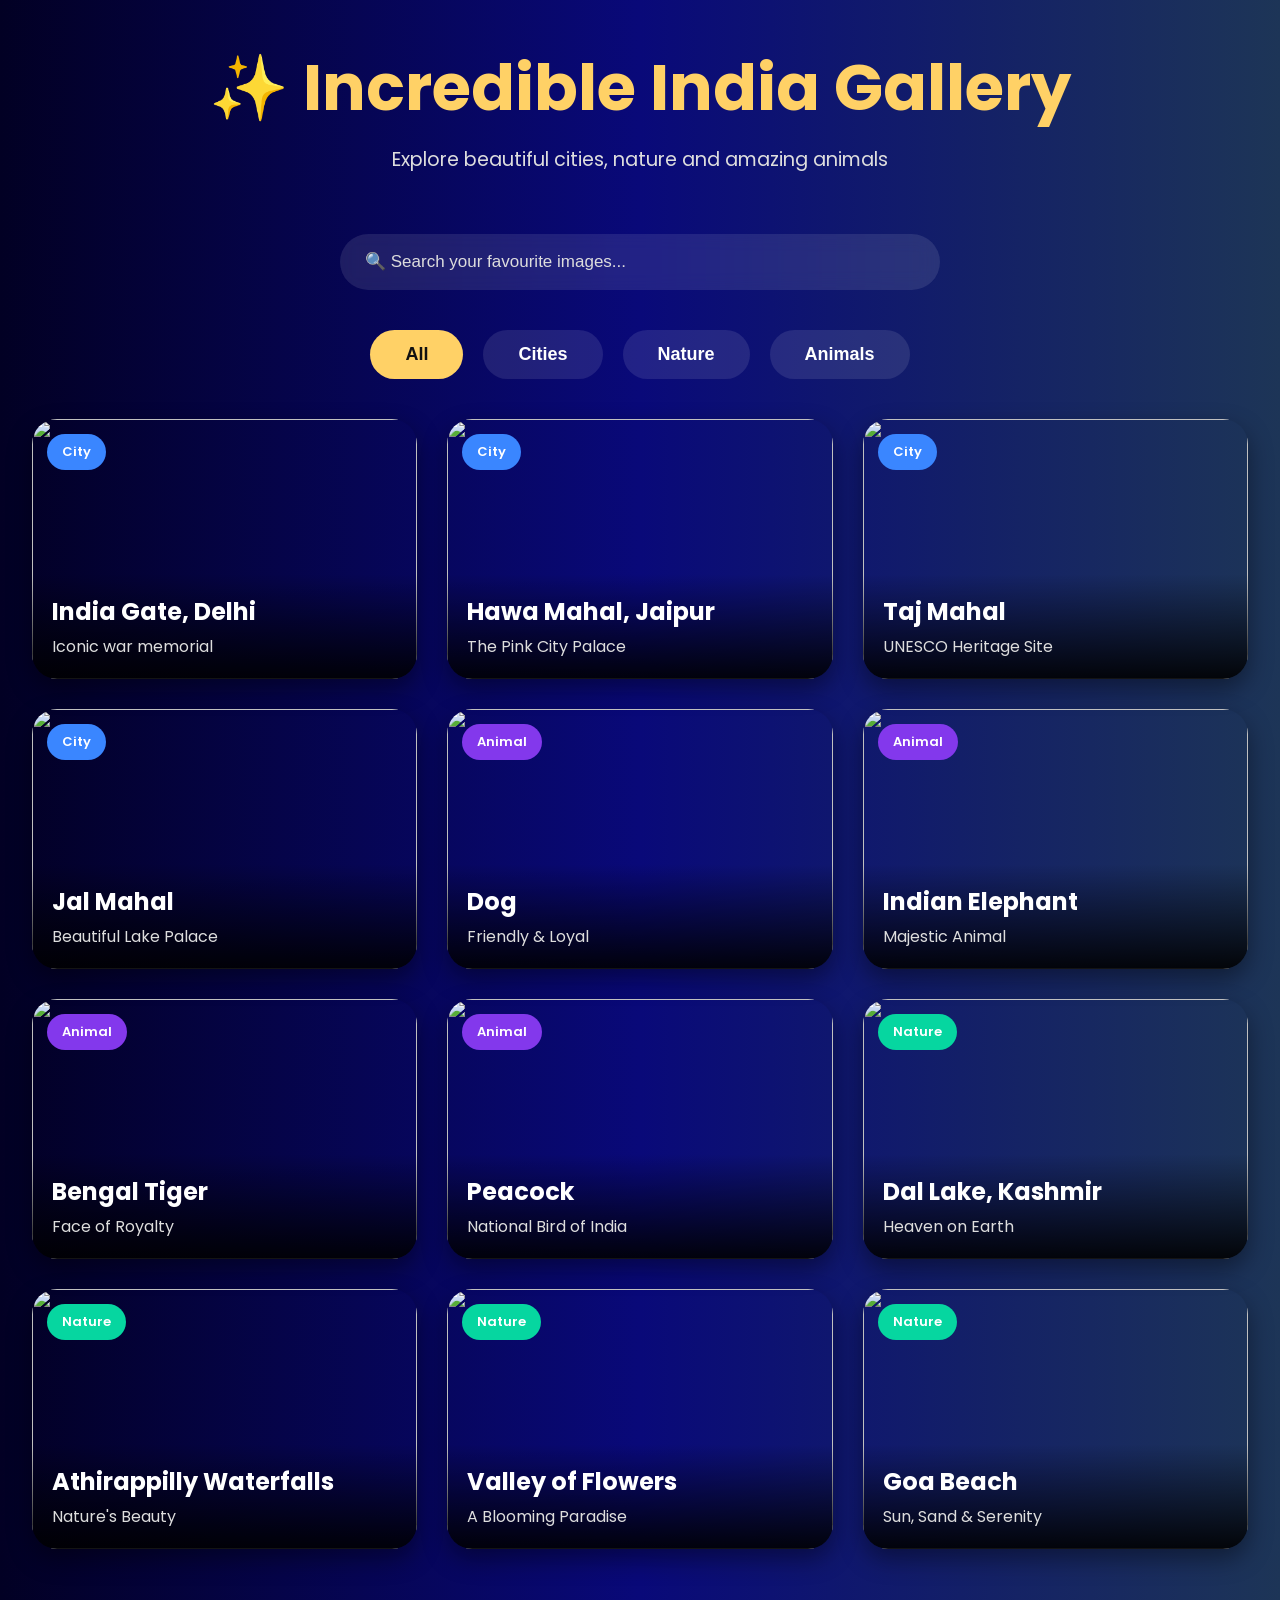
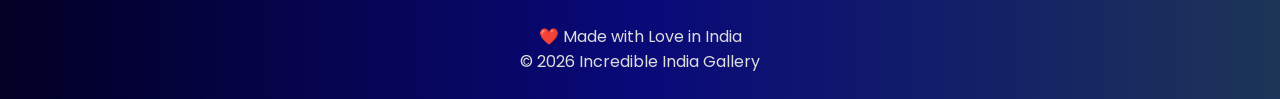
==== Task2/index.html @ 96498409 "first commit" ====
<!DOCTYPE html>
<html lang="en">
<head>
  <meta charset="UTF-8">
  <meta name="viewport" content="width=device-width, initial-scale=1.0">

  <title>Incredible India Gallery</title>

  <link rel="stylesheet" href="style.css">

  <!-- Google Font -->

  <link rel="preconnect" href="https://fonts.googleapis.com">

  <link href="https://fonts.googleapis.com/css2?family=Poppins:wght@300;400;500;600;700&display=swap" rel="stylesheet">
</head>

<body>

  <!-- HEADER -->

  <header>

    <h1>✨ Incredible India Gallery</h1>

    <p>
      Explore beautiful cities, nature and amazing animals
    </p>

  </header>


  <!-- SEARCH -->

  <div class="search-box">

    <input 
      type="text" 
      id="search"
      placeholder="🔍 Search your favourite images..."
    >

  </div>


  <!-- FILTER BUTTONS -->

  <div class="buttons">

    <button class="active" data-name="all">All</button>

    <button data-name="city">Cities</button>

    <button data-name="nature">Nature</button>

    <button data-name="animal">Animals</button>

  </div>


  <!-- GALLERY -->

  <section class="gallery">


    <!-- CITY -->

    <div class="card city">

      <span class="tag city-tag">City</span>

      <img src="images/IndiaGate.jpg">

      <div class="content">

        <h2>India Gate, Delhi</h2>

        <p>Iconic war memorial</p>

      </div>

    </div>


    <!-- CITY -->

    <div class="card city">

      <span class="tag city-tag">City</span>

      <img src="images/HawaMahal.jpg">

      <div class="content">

        <h2>Hawa Mahal, Jaipur</h2>

        <p>The Pink City Palace</p>

      </div>

    </div>


    <!-- CITY -->

    <div class="card city">

      <span class="tag city-tag">City</span>

      <img src="images/TajMahal.jpg">

      <div class="content">

        <h2>Taj Mahal</h2>

        <p>UNESCO Heritage Site</p>

      </div>

    </div>


    <!-- CITY -->

    <div class="card city">

      <span class="tag city-tag">City</span>

      <img src="images/jal-mahal-jaipur.jpg">

      <div class="content">

        <h2>Jal Mahal</h2>

        <p>Beautiful Lake Palace</p>

      </div>

    </div>


    <!-- ANIMAL -->

    <div class="card animal">

      <span class="tag animal-tag">Animal</span>

      <img src="images/dog.jpg">

      <div class="content">

        <h2>Dog</h2>

        <p>Friendly & Loyal</p>

      </div>

    </div>


    <!-- ANIMAL -->

    <div class="card animal">

      <span class="tag animal-tag">Animal</span>

      <img src="images/Elephant.jpg">

      <div class="content">

        <h2>Indian Elephant</h2>

        <p>Majestic Animal</p>

      </div>

    </div>


    <!-- ANIMAL -->

    <div class="card animal">

      <span class="tag animal-tag">Animal</span>

      <img src="images/Tiger.jpg">

      <div class="content">

        <h2>Bengal Tiger</h2>

        <p>Face of Royalty</p>

      </div>

    </div>


    <!-- PEACOCK -->

    <div class="card animal">

      <span class="tag animal-tag">Animal</span>

      <img src="images/Peacock.jpg">

      <div class="content">

        <h2>Peacock</h2>

        <p>National Bird of India</p>

      </div>

    </div>


    <!-- NATURE -->

    <div class="card nature">

      <span class="tag nature-tag">Nature</span>

      <img src="images/DalLake.jpg">

      <div class="content">

        <h2>Dal Lake, Kashmir</h2>

        <p>Heaven on Earth</p>

      </div>

    </div>


    <!-- NATURE -->

    <div class="card nature">

      <span class="tag nature-tag">Nature</span>

      <img src="images/WaterFlow.jpg">

      <div class="content">

        <h2>Athirappilly Waterfalls</h2>

        <p>Nature's Beauty</p>

      </div>

    </div>


    <!-- NATURE -->

    <div class="card nature">

      <span class="tag nature-tag">Nature</span>

      <img src="images/Valley-of-Flower.jpg">

      <div class="content">

        <h2>Valley of Flowers</h2>

        <p>A Blooming Paradise</p>

      </div>

    </div>


    <!-- NATURE -->

    <div class="card nature">

      <span class="tag nature-tag">Nature</span>

      <img src="images/GoaBeach.jpg">

      <div class="content">

        <h2>Goa Beach</h2>

        <p>Sun, Sand & Serenity</p>

      </div>

    </div>

  </section>


  <!-- LIGHTBOX -->

  <div class="lightbox">

    <span class="close">&times;</span>

    <button class="prev">&#10094;</button>

    <img class="lightbox-img" src="">

    <button class="next">&#10095;</button>

  </div>


  <!-- FOOTER -->

  <footer>

    ❤️ Made with Love in India <br>

    © 2026 Incredible India Gallery

  </footer>


  <!-- JS -->

  <script src="script.js"></script>

</body>
</html>
---- Task2/style.css ----
*{
  margin:0;
  padding:0;
  box-sizing:border-box;
}

body{
  font-family:'Poppins',sans-serif;
  background:linear-gradient(to right,#020024,#090979,#1d3557);
  color:white;
}

/* HEADER */

header{
  text-align:center;
  padding:40px 20px;
}

header h1{
  font-size:4rem;
  color:#ffd166;
  margin-bottom:10px;
}

header p{
  font-size:1.2rem;
  color:#ddd;
}

/* SEARCH */

.search-box{
  width:90%;
  max-width:600px;
  margin:20px auto;
}

.search-box input{
  width:100%;
  padding:18px 25px;
  border:none;
  outline:none;
  border-radius:50px;
  font-size:17px;
  background:rgba(255,255,255,0.1);
  color:white;
  backdrop-filter:blur(10px);
}

.search-box input::placeholder{
  color:#ddd;
}

/* BUTTONS */

.buttons{
  display:flex;
  justify-content:center;
  gap:20px;
  flex-wrap:wrap;
  margin:40px 0;
}

.buttons button{
  padding:14px 35px;
  border:none;
  border-radius:40px;
  font-size:18px;
  font-weight:600;
  cursor:pointer;
  background:rgba(255,255,255,0.1);
  color:white;
  transition:0.4s;
}

.buttons button:hover,
.buttons .active{
  background:#ffd166;
  color:#111;
}

/* GALLERY */

.gallery{
  width:95%;
  margin:auto;

  display:grid;

  grid-template-columns:
  repeat(auto-fit,minmax(300px,1fr));

  gap:30px;

  padding-bottom:50px;
}

/* CARD */

.card{
  position:relative;
  overflow:hidden;
  border-radius:25px;
  cursor:pointer;
  transition:0.5s;
  box-shadow:0 10px 25px rgba(0,0,0,0.4);
}

.card:hover{
  transform:translateY(-10px);
}

/* IMAGE */

.card img{
  width:100%;
  height:260px;
  object-fit:cover;
  object-position:center;
  transition:0.5s;
  display:block;
}

.card:hover img{
  transform:scale(1.08);
}

/* CONTENT */

.content{
  position:absolute;
  bottom:0;
  left:0;
  width:100%;
  padding:20px;
  background:linear-gradient(to top,rgba(0,0,0,0.9),transparent);
}

.content h2{
  font-size:24px;
  margin-bottom:5px;
}

.content p{
  color:#ddd;
}

/* TAG */

.tag{
  position:absolute;
  top:15px;
  left:15px;
  padding:8px 15px;
  border-radius:20px;
  font-size:13px;
  font-weight:600;
  color:white;
}

.city-tag{
  background:#3a86ff;
}

.animal-tag{
  background:#8338ec;
}

.nature-tag{
  background:#06d6a0;
}

/* LIGHTBOX */

.lightbox{
  position:fixed;
  top:0;
  left:0;
  width:100%;
  height:100%;
  background:rgba(0,0,0,0.95);

  display:none;

  justify-content:center;
  align-items:center;

  z-index:999;
}

.lightbox-img{
  width:85%;
  max-width:900px;
  border-radius:20px;
}

.close{
  position:absolute;
  top:20px;
  right:40px;
  font-size:50px;
  cursor:pointer;
}

.prev,
.next{
  position:absolute;
  top:50%;
  transform:translateY(-50%);
  width:60px;
  height:60px;
  border:none;
  border-radius:50%;
  background:#ffd166;
  font-size:25px;
  cursor:pointer;
}

.prev{
  left:30px;
}

.next{
  right:30px;
}

/* FOOTER */

footer{
  text-align:center;
  padding:25px;
  color:#ddd;
}

/* RESPONSIVE */

@media(max-width:768px){

  header h1{
    font-size:2.5rem;
  }

  .gallery{
    grid-template-columns:1fr;
  }

  .card img{
    height:240px;
  }

  .lightbox-img{
    width:95%;
  }

}
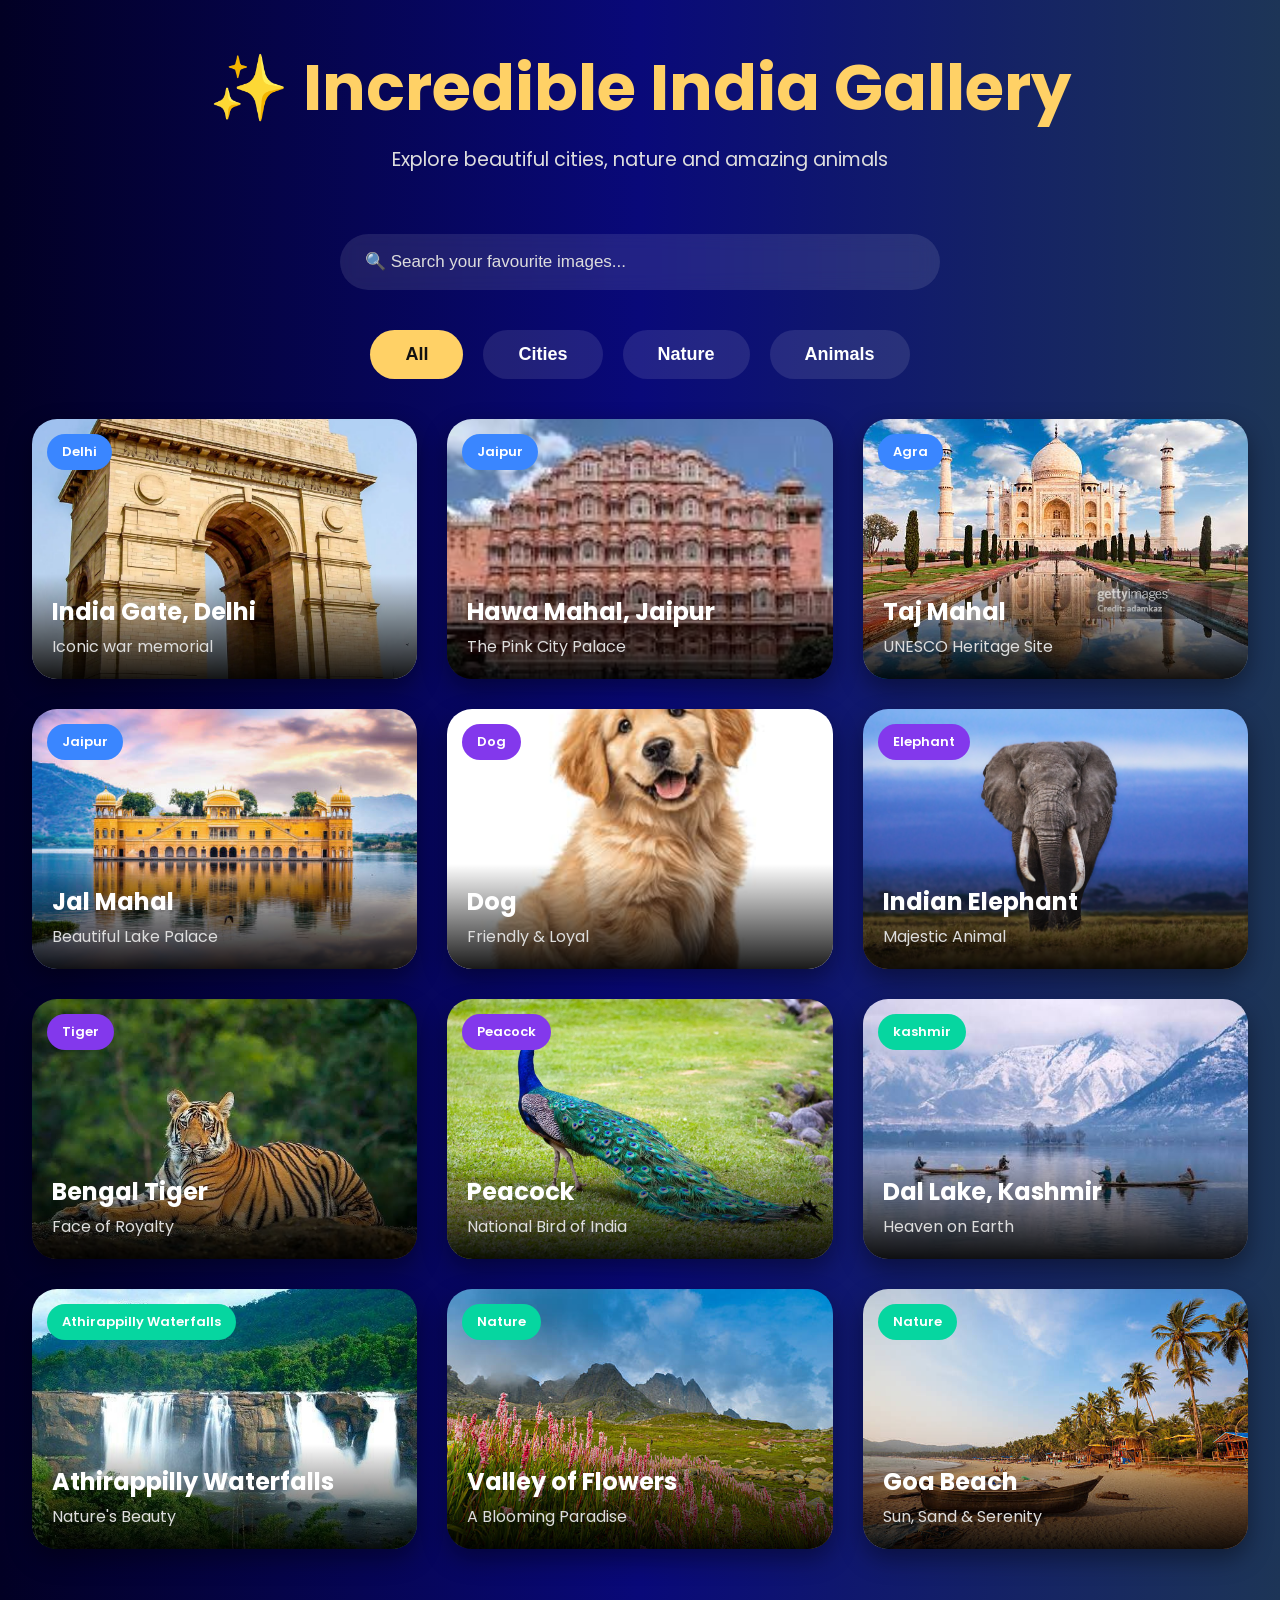
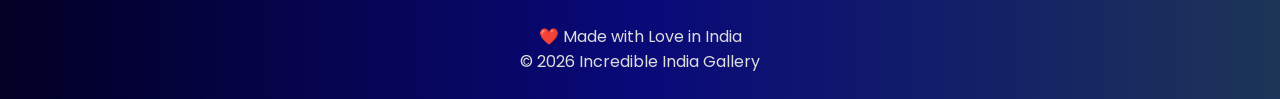
==== commit 4762aada: "add product and layout images" ====
--- a/Task2/index.html
+++ b/Task2/index.html
@@ -67,9 +67,9 @@
 
     <div class="card city">
 
-      <span class="tag city-tag">City</span>
-
-      <img src="images/IndiaGate.jpg">
+      <span class="tag city-tag">Delhi</span>
+
+      <img src="image/india gate.webp">
 
       <div class="content">
 
@@ -86,9 +86,9 @@
 
     <div class="card city">
 
-      <span class="tag city-tag">City</span>
-
-      <img src="images/HawaMahal.jpg">
+      <span class="tag city-tag">Jaipur</span>
+
+      <img src="image/hawamahal.jpeg">
 
       <div class="content">
 
@@ -105,9 +105,9 @@
 
     <div class="card city">
 
-      <span class="tag city-tag">City</span>
-
-      <img src="images/TajMahal.jpg">
+      <span class="tag city-tag">Agra</span>
+
+      <img src="image/taj mahal.jpg">
 
       <div class="content">
 
@@ -124,9 +124,9 @@
 
     <div class="card city">
 
-      <span class="tag city-tag">City</span>
-
-      <img src="images/jal-mahal-jaipur.jpg">
+      <span class="tag city-tag">Jaipur</span>
+
+      <img src="image/jalmahal.jpg">
 
       <div class="content">
 
@@ -143,9 +143,9 @@
 
     <div class="card animal">
 
-      <span class="tag animal-tag">Animal</span>
-
-      <img src="images/dog.jpg">
+      <span class="tag animal-tag">Dog</span>
+
+      <img src="image/DOG.jpeg">
 
       <div class="content">
 
@@ -162,9 +162,9 @@
 
     <div class="card animal">
 
-      <span class="tag animal-tag">Animal</span>
-
-      <img src="images/Elephant.jpg">
+      <span class="tag animal-tag">Elephant</span>
+
+      <img src="image/elephant.jpg">
 
       <div class="content">
 
@@ -181,9 +181,9 @@
 
     <div class="card animal">
 
-      <span class="tag animal-tag">Animal</span>
-
-      <img src="images/Tiger.jpg">
+      <span class="tag animal-tag">Tiger</span>
+
+      <img src="image/Tiger.jpeg">
 
       <div class="content">
 
@@ -200,9 +200,9 @@
 
     <div class="card animal">
 
-      <span class="tag animal-tag">Animal</span>
-
-      <img src="images/Peacock.jpg">
+      <span class="tag animal-tag">Peacock</span>
+
+      <img src="image/peacock.jpg">
 
       <div class="content">
 
@@ -219,15 +219,53 @@
 
     <div class="card nature">
 
+      <span class="tag nature-tag">kashmir</span>
+
+      <img src="image/Dal lake.jpeg">
+
+      <div class="content">
+
+        <h2>Dal Lake, Kashmir</h2>
+
+        <p>Heaven on Earth</p>
+
+      </div>
+
+    </div>
+
+
+    <!-- NATURE -->
+
+    <div class="card nature">
+
+      <span class="tag nature-tag">Athirappilly Waterfalls</span>
+
+      <img src="image/athirapally fall.jpg">
+
+      <div class="content">
+
+        <h2>Athirappilly Waterfalls</h2>
+
+        <p>Nature's Beauty</p>
+
+      </div>
+
+    </div>
+
+
+    <!-- NATURE -->
+
+    <div class="card nature">
+
       <span class="tag nature-tag">Nature</span>
 
-      <img src="images/DalLake.jpg">
-
-      <div class="content">
-
-        <h2>Dal Lake, Kashmir</h2>
-
-        <p>Heaven on Earth</p>
+      <img src="image/valley  of flower.jpg">
+
+      <div class="content">
+
+        <h2>Valley of Flowers</h2>
+
+        <p>A Blooming Paradise</p>
 
       </div>
 
@@ -240,45 +278,7 @@
 
       <span class="tag nature-tag">Nature</span>
 
-      <img src="images/WaterFlow.jpg">
-
-      <div class="content">
-
-        <h2>Athirappilly Waterfalls</h2>
-
-        <p>Nature's Beauty</p>
-
-      </div>
-
-    </div>
-
-
-    <!-- NATURE -->
-
-    <div class="card nature">
-
-      <span class="tag nature-tag">Nature</span>
-
-      <img src="images/Valley-of-Flower.jpg">
-
-      <div class="content">
-
-        <h2>Valley of Flowers</h2>
-
-        <p>A Blooming Paradise</p>
-
-      </div>
-
-    </div>
-
-
-    <!-- NATURE -->
-
-    <div class="card nature">
-
-      <span class="tag nature-tag">Nature</span>
-
-      <img src="images/GoaBeach.jpg">
+      <img src="image/goa beach.jpg">
 
       <div class="content">
 
